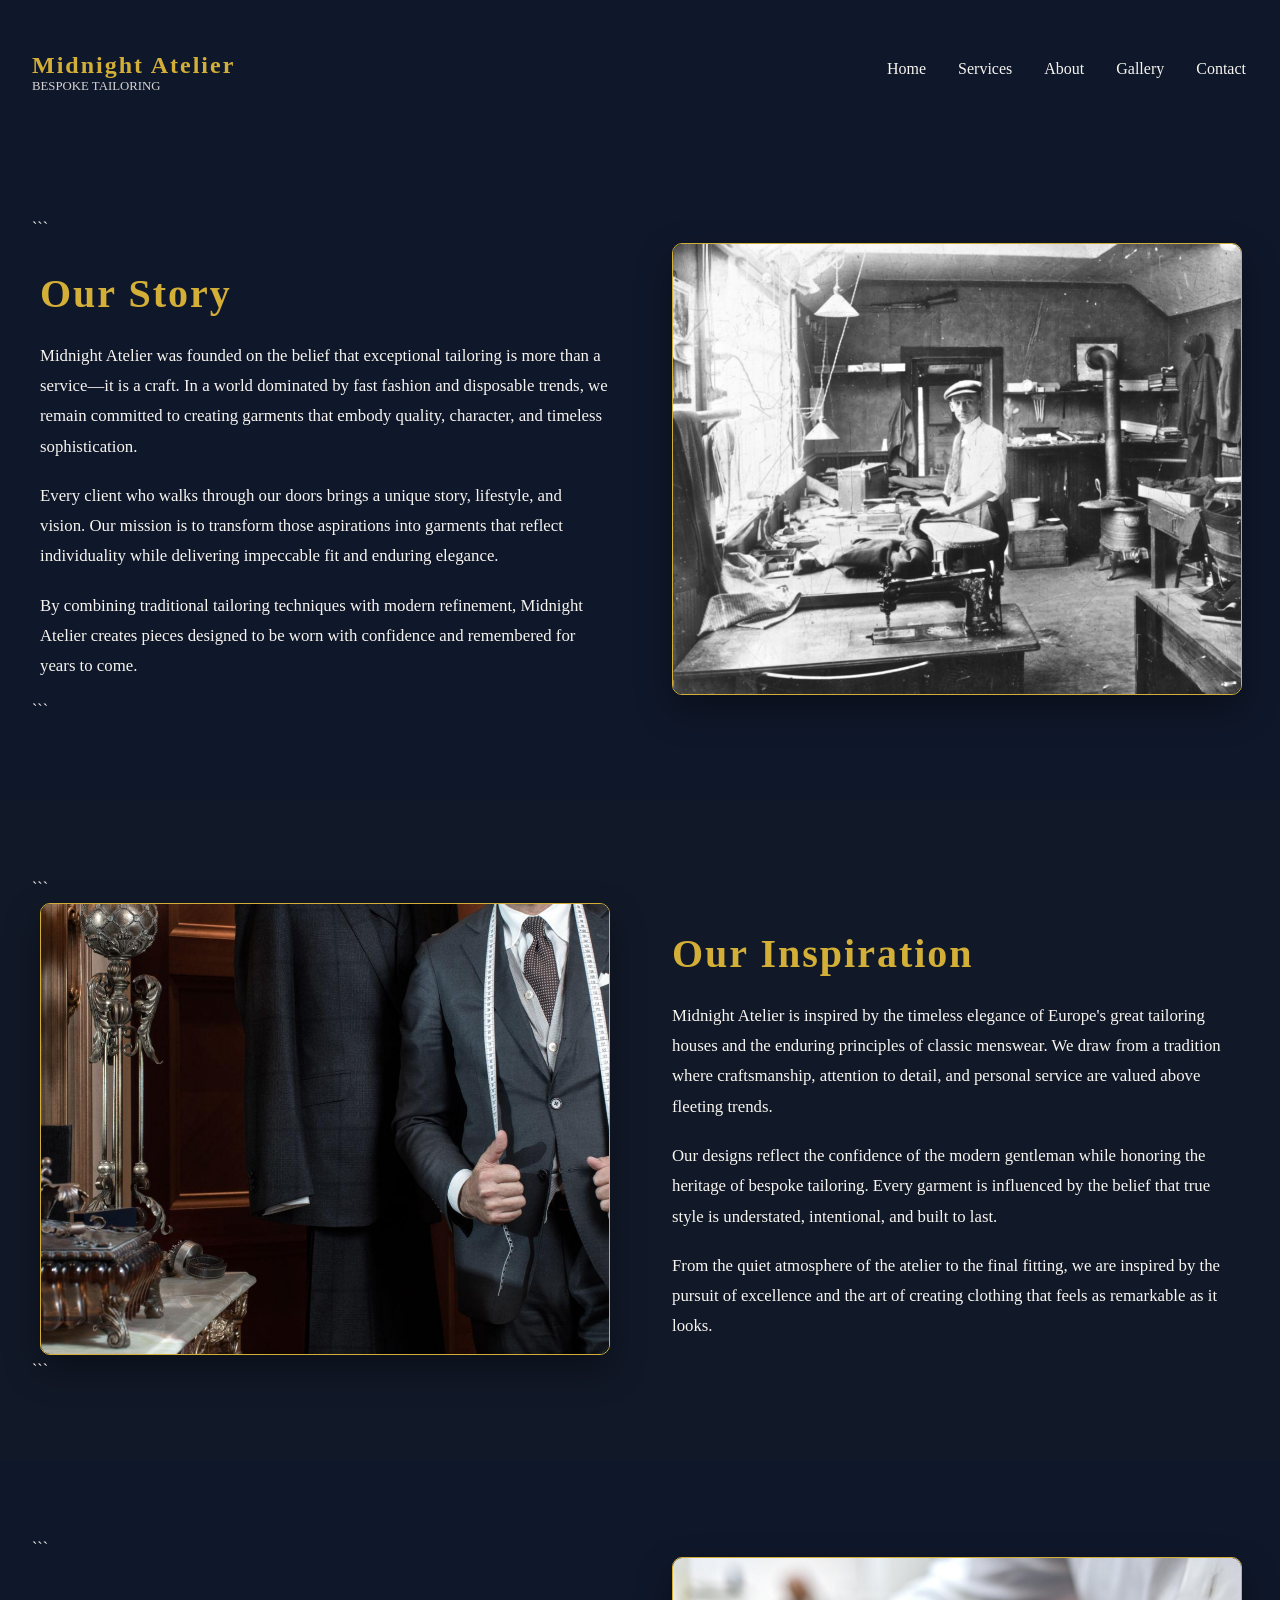
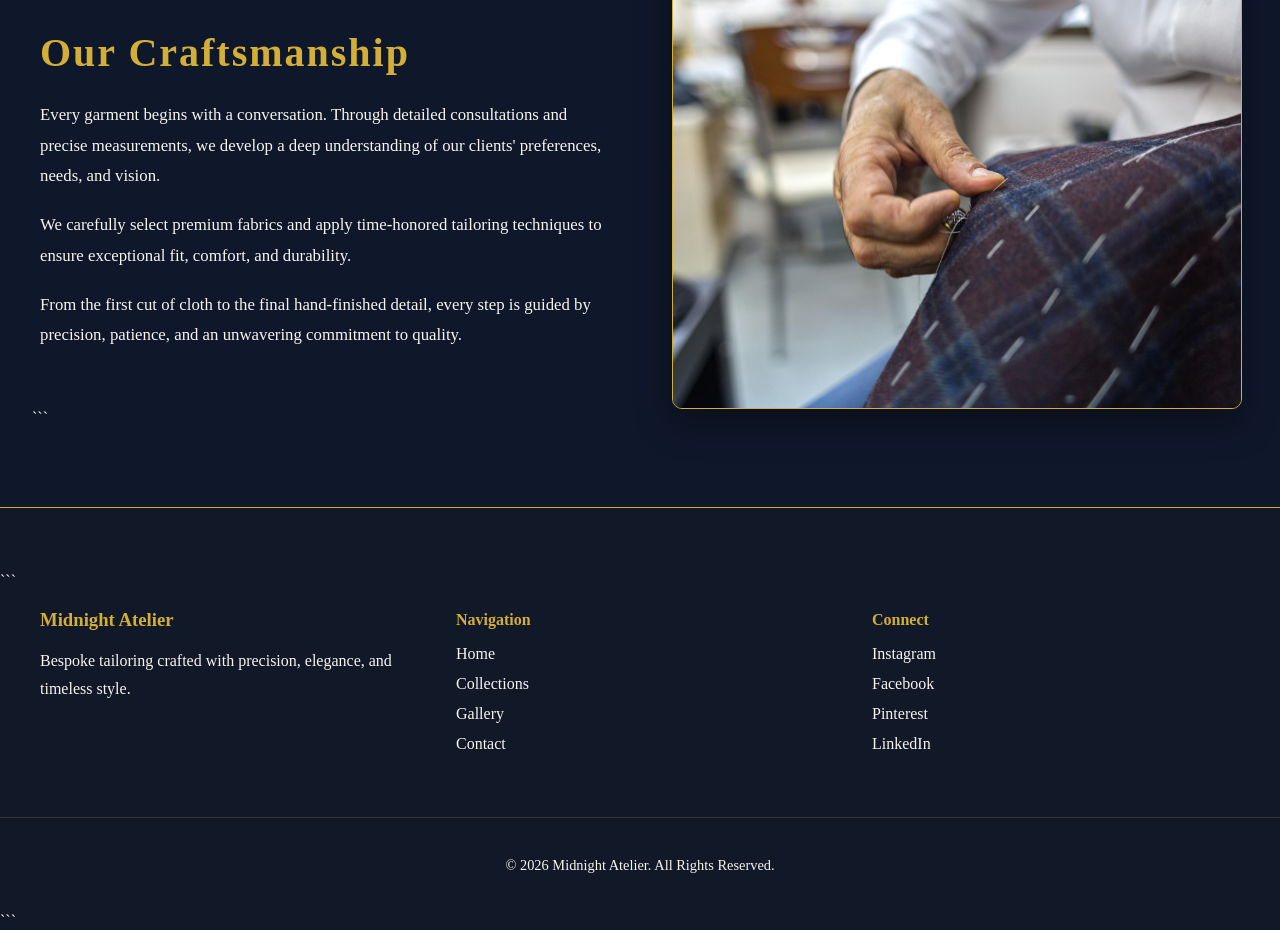
==== about.html @ 62e62753 "First files" ====
<!DOCTYPE html>
<html lang="en">
<head>
  <meta charset="UTF-8" />
  <title>Midnight Atelier</title>
  <meta name="viewport" content="width=device-width,initial-scale=1" />
  <meta name="description" content="" />
  <link rel="stylesheet" href="css/aboutstyles.css">
</head>
<body>
  <header>
    <nav>
        <div class="brand">
    <h2>Midnight Atelier</h2>
    <p>Bespoke Tailoring</p>
</div>
        <ul>
            <li><a href="index.html">Home</a></li>
            <li><a href="services.html">Services</a></li>
            <li><a href="about.html">About</a></li>
            <li><a href="#">Gallery</a></li>
            <li><a href="contact.html">Contact</a></li>
        </ul>
    </nav>
  </header>

  <main>
   <!-- =========================
     OUR STORY
     ========================= -->

<section id="story">

```
<div class="about-container">

    <div class="about-content">

        <h2>Our Story</h2>

        <p>
            Midnight Atelier was founded on the belief that
            exceptional tailoring is more than a service—it is a
            craft. In a world dominated by fast fashion and
            disposable trends, we remain committed to creating
            garments that embody quality, character, and timeless
            sophistication.
        </p>

        <p>
            Every client who walks through our doors brings a unique
            story, lifestyle, and vision. Our mission is to transform
            those aspirations into garments that reflect individuality
            while delivering impeccable fit and enduring elegance.
        </p>

        <p>
            By combining traditional tailoring techniques with modern
            refinement, Midnight Atelier creates pieces designed to be
            worn with confidence and remembered for years to come.
        </p>

    </div>

    <div class="about-image">
        <img src="images/story.jpg"
             alt="Interior of the Midnight Atelier tailoring house">
    </div>

</div>
```

</section>

<!-- =========================
     INSPIRATION
     ========================= -->

<section id="inspiration">

```
<div class="about-container">

    <div class="about-image">
        <img src="images/inspiration.jpeg"
             alt="Tailoring workshop and bespoke craftsmanship">
    </div>

    <div class="about-content">

        <h2>Our Inspiration</h2>

        <p>
            Midnight Atelier is inspired by the timeless elegance
            of Europe's great tailoring houses and the enduring
            principles of classic menswear. We draw from a tradition
            where craftsmanship, attention to detail, and personal
            service are valued above fleeting trends.
        </p>

        <p>
            Our designs reflect the confidence of the modern
            gentleman while honoring the heritage of bespoke
            tailoring. Every garment is influenced by the belief
            that true style is understated, intentional, and built
            to last.
        </p>

        <p>
            From the quiet atmosphere of the atelier to the final
            fitting, we are inspired by the pursuit of excellence
            and the art of creating clothing that feels as
            remarkable as it looks.
        </p>

    </div>

</div>
```

</section>

<!-- =========================
     CRAFTSMANSHIP
     ========================= -->

<section id="craftsmanship">

```
<div class="about-container">

    <div class="about-content">

        <h2>Our Craftsmanship</h2>

        <p>
            Every garment begins with a conversation. Through
            detailed consultations and precise measurements, we
            develop a deep understanding of our clients'
            preferences, needs, and vision.
        </p>

        <p>
            We carefully select premium fabrics and apply
            time-honored tailoring techniques to ensure
            exceptional fit, comfort, and durability.
        </p>

        <p>
            From the first cut of cloth to the final hand-finished
            detail, every step is guided by precision, patience,
            and an unwavering commitment to quality.
        </p>

    </div>

    <div class="about-image">
        <img src="images/craftsmanship.jpeg"
             alt="Tailor measuring and constructing a bespoke suit">
    </div>

</div>
```

</section>

  </main>

 <footer>

```
<div class="footer-container">

    <div class="footer-brand">
        <h3>Midnight Atelier</h3>

        <p>
            Bespoke tailoring crafted with precision,
            elegance, and timeless style.
        </p>
    </div>

    <div class="footer-nav">
        <h4>Navigation</h4>

        <ul>
            <li><a href="index.html">Home</a></li>
            <li><a href="services.html">Collections</a></li>
            <li><a href="gallery.html">Gallery</a></li>
            <li><a href="contact.html">Contact</a></li>
        </ul>
    </div>

    <div class="footer-social">
        <h4>Connect</h4>

        <ul>
            <li><a href="#">Instagram</a></li>
            <li><a href="#">Facebook</a></li>
            <li><a href="#">Pinterest</a></li>
            <li><a href="#">LinkedIn</a></li>
        </ul>
    </div>

</div>

<div class="footer-bottom">
    <p>&copy; 2026 Midnight Atelier. All Rights Reserved.</p>
</div>
```

</footer>

</body>
</html>
---- css/aboutstyles.css ----
body {
    margin: 0;
    background-color: #0F172A;
    color: #F8F5F0;
    font-family: Georgia, serif;
}
.logo {
    color: #D4AF37;
    font-family: Georgia, serif;
    letter-spacing: 2px;
    text-transform: uppercase;
}

nav {
    display: flex;
    justify-content: space-between;
    align-items: center;
    padding: 2rem;
}

.brand h2 {
    color: #D4AF37;
    margin-bottom: 0;
    letter-spacing: 2px;
}

.brand p {
    color: #D6D3D1;
    margin-top: 0;
    font-size: 0.8rem;
    text-transform: uppercase;
}

nav ul {
    list-style: none;
    display: flex;
    gap: 2rem;
    margin: 2px;
}

nav ul li a {
    text-decoration: none;
    color: #F8F5F0;
}

footer {
    background-color: #111827;
    border-top: 1px solid #D4AF37;

    padding-top: 4rem;
}

.footer-container {
    max-width: 1200px;
    margin: 0 auto;

    padding: 0 2rem 3rem;

    display: flex;
    justify-content: space-between;
    gap: 3rem;
}

.footer-brand,
.footer-nav,
.footer-social {
    flex: 1;
}

.footer-brand h3,
.footer-nav h4,
.footer-social h4 {
    color: #D4AF37;
    margin-bottom: 1rem;
}

.footer-brand p {
    color: #F8F5F0;
    line-height: 1.8;
}

.footer-nav ul,
.footer-social ul {
    list-style: none;
    padding: 0;
}

.footer-nav li,
.footer-social li {
    margin-bottom: .75rem;
}

.footer-nav a,
.footer-social a {
    color: #F8F5F0;
    text-decoration: none;

    transition: color .3s ease;
}

.footer-nav a:hover,
.footer-social a:hover {
    color: #D4AF37;
}

.footer-bottom {
    text-align: center;

    border-top: 1px solid rgba(212, 175, 55, 0.2);

    padding: 1.5rem;
}

.footer-bottom p {
    color: #F8F5F0;
    font-size: .9rem;
}
/* =========================
   ABOUT PAGE SECTIONS
   Story / Inspiration / Craftsmanship
   ========================= */

#story,
#inspiration,
#craftsmanship {
    background-color: #0F172A;
    padding: 5rem 2rem;
}

/* Alternating darker section */
#inspiration {
    background-color: #111827;
}

/* Main two-column container */
.about-container {
    max-width: 1200px;
    margin: 0 auto;

    display: flex;
    align-items: center;
    gap: 4rem;
}

/* Text and image each take half */
.about-content,
.about-image {
    flex: 1;
}

/* Headings */
.about-content h2 {
    color: #D4AF37;
    font-size: 2.5rem;
    margin-bottom: 1.5rem;
    letter-spacing: 2px;
}

/* Paragraphs */
.about-content p {
    color: #F8F5F0;
    font-size: 1.05rem;
    line-height: 1.8;
    margin-bottom: 1.2rem;
}

/* Images */
.about-image img {
    width: 100%;
    height: 450px;
    object-fit: cover;
    display: block;

    border-radius: 10px;
    border: 1px solid #D4AF37;

    box-shadow: 0 15px 35px rgba(0, 0, 0, 0.35);
}

/* Mobile layout */
@media (max-width: 768px) {
    .about-container {
        flex-direction: column;
        gap: 2rem;
    }

    .about-content h2 {
        font-size: 2rem;
    }

    .about-image img {
        height: 320px;
    }
}
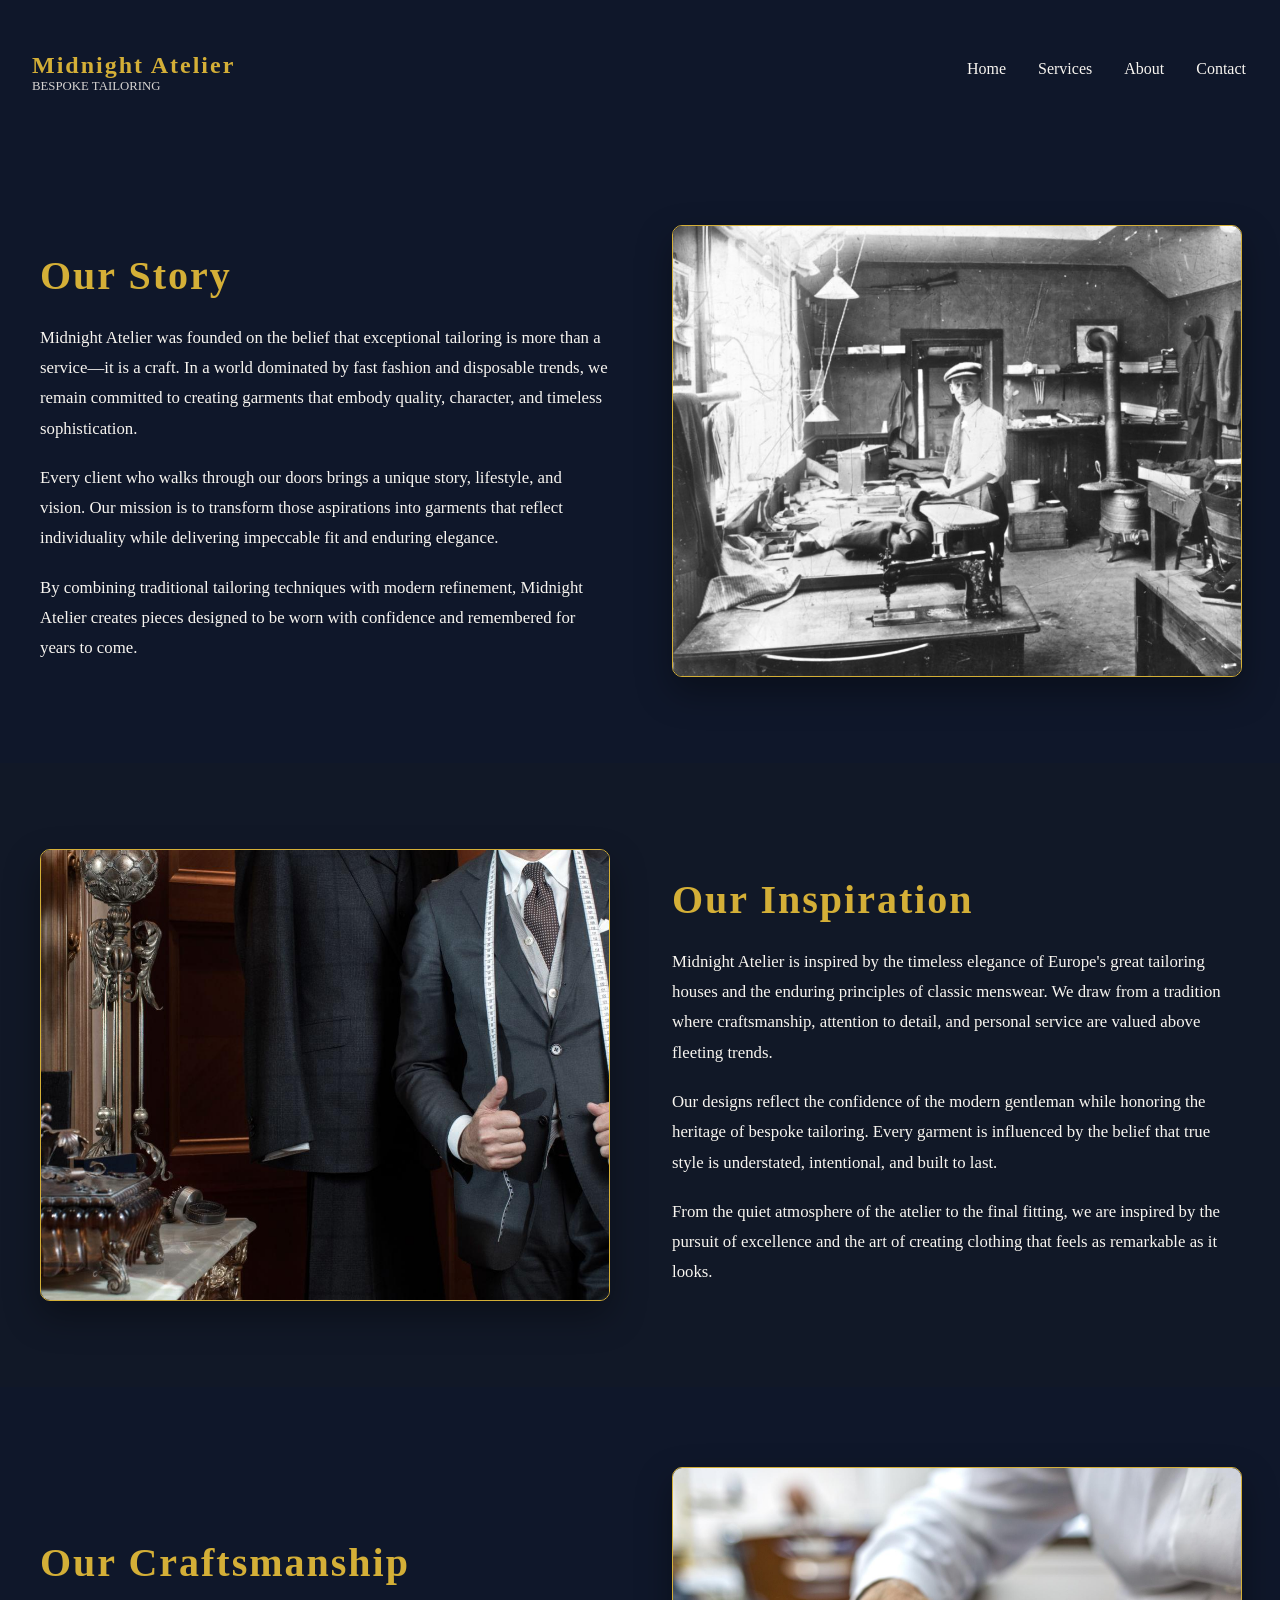
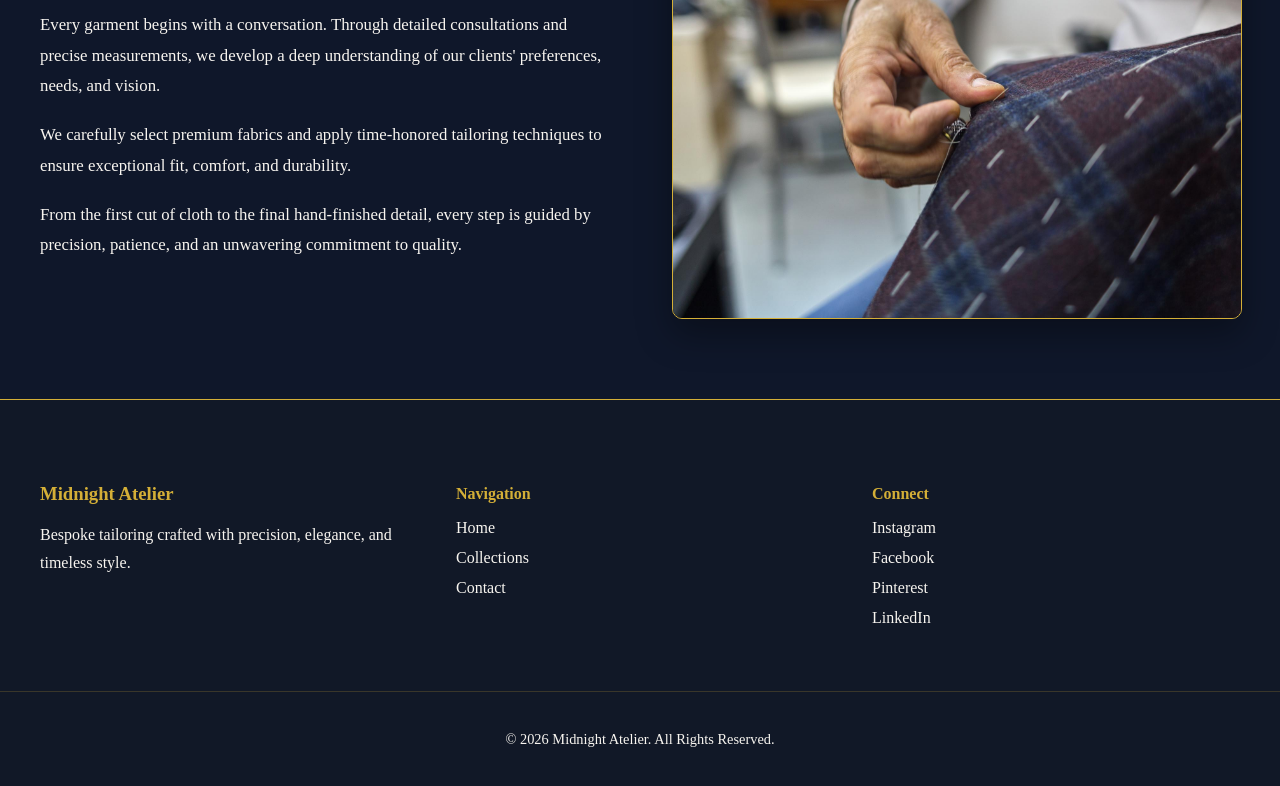
==== commit d92ea082: "Complete Phase 2 website pages and styling" ====
--- a/about.html
+++ b/about.html
@@ -18,7 +18,6 @@
             <li><a href="index.html">Home</a></li>
             <li><a href="services.html">Services</a></li>
             <li><a href="about.html">About</a></li>
-            <li><a href="#">Gallery</a></li>
             <li><a href="contact.html">Contact</a></li>
         </ul>
     </nav>
@@ -31,7 +30,6 @@
 
 <section id="story">
 
-```
 <div class="about-container">
 
     <div class="about-content">
@@ -68,7 +66,7 @@
     </div>
 
 </div>
-```
+
 
 </section>
 
@@ -78,7 +76,6 @@
 
 <section id="inspiration">
 
-```
 <div class="about-container">
 
     <div class="about-image">
@@ -116,7 +113,6 @@
     </div>
 
 </div>
-```
 
 </section>
 
@@ -126,7 +122,7 @@
 
 <section id="craftsmanship">
 
-```
+
 <div class="about-container">
 
     <div class="about-content">
@@ -160,15 +156,13 @@
     </div>
 
 </div>
-```
 
 </section>
 
   </main>
 
- <footer>
-
-```
+<footer>
+
 <div class="footer-container">
 
     <div class="footer-brand">
@@ -186,7 +180,6 @@
         <ul>
             <li><a href="index.html">Home</a></li>
             <li><a href="services.html">Collections</a></li>
-            <li><a href="gallery.html">Gallery</a></li>
             <li><a href="contact.html">Contact</a></li>
         </ul>
     </div>
@@ -207,7 +200,7 @@
 <div class="footer-bottom">
     <p>&copy; 2026 Midnight Atelier. All Rights Reserved.</p>
 </div>
-```
+
 
 </footer>
 
--- a/css/aboutstyles.css
+++ b/css/aboutstyles.css
@@ -179,6 +179,24 @@
 
 /* Mobile layout */
 @media (max-width: 768px) {
+    nav {
+        flex-direction: column;
+        align-items: flex-start;
+        gap: 1rem;
+        padding: 1.5rem;
+    }
+
+    nav ul {
+        flex-direction: column;
+        gap: 0.75rem;
+    }
+
+    #story,
+    #inspiration,
+    #craftsmanship {
+        padding: 3rem 1.5rem;
+    }
+
     .about-container {
         flex-direction: column;
         gap: 2rem;
@@ -186,9 +204,37 @@
 
     .about-content h2 {
         font-size: 2rem;
+        letter-spacing: 1px;
+    }
+
+    .about-content p {
+        font-size: 0.95rem;
     }
 
     .about-image img {
-        height: 320px;
+        height: 280px;
+        max-width: 100%;
+    }
+
+    img {
+        max-width: 100%;
+        height: auto;
+    }
+
+    .footer-container {
+        flex-direction: column;
+        gap: 2rem;
+        padding: 0 1.5rem 2rem;
+    }
+
+    .footer-brand,
+    .footer-nav,
+    .footer-social {
+        width: 100%;
+    }
+
+    .footer-bottom {
+        padding: 1rem;
+        font-size: 0.8rem;
     }
 }
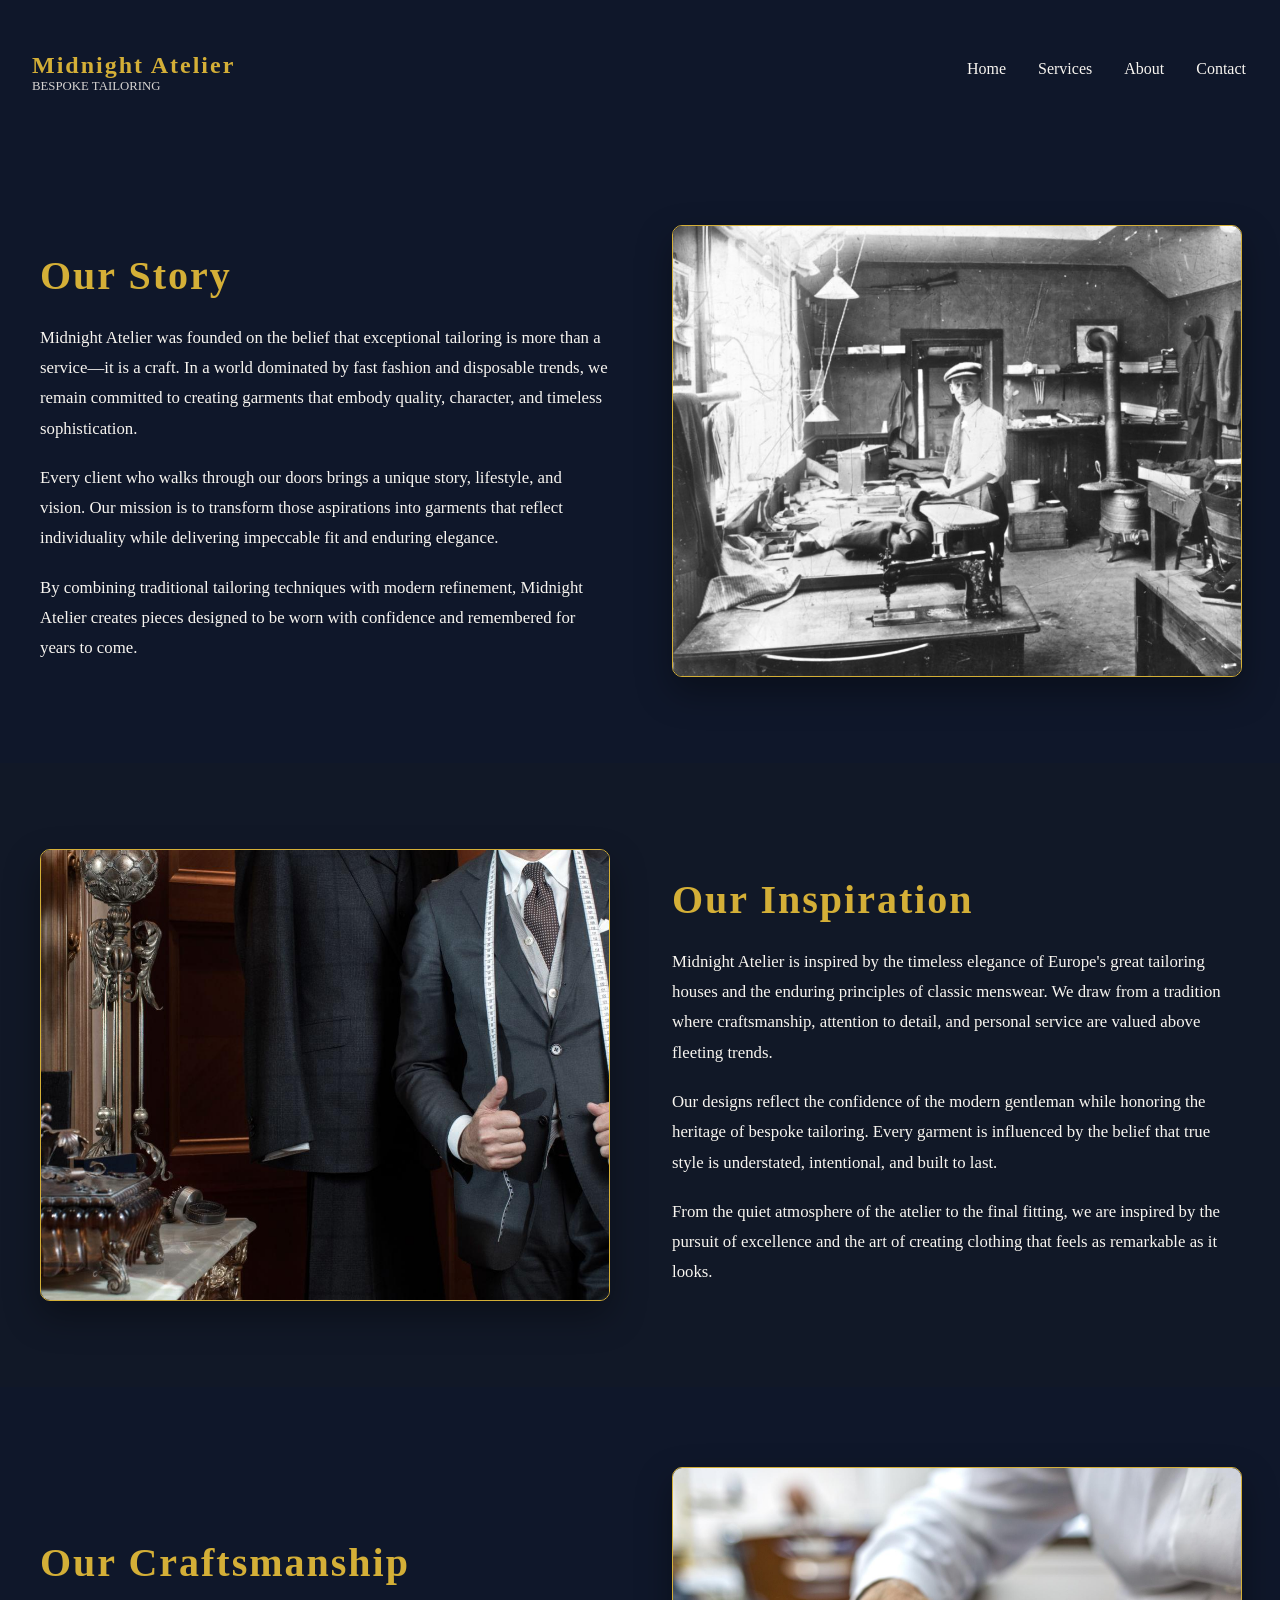
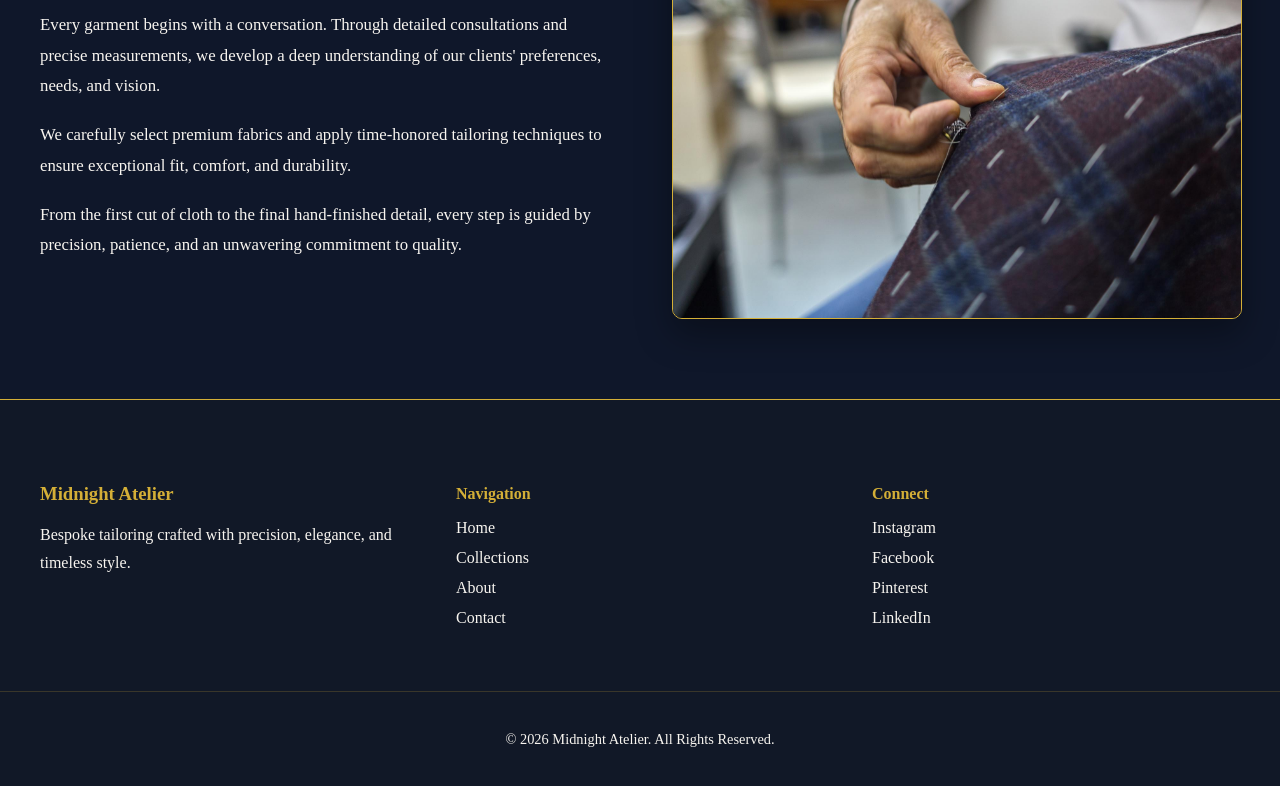
==== commit 86657c97: "Finished the Midnight Atelier resposiveness and finql polish" ====
--- a/about.html
+++ b/about.html
@@ -180,6 +180,7 @@
         <ul>
             <li><a href="index.html">Home</a></li>
             <li><a href="services.html">Collections</a></li>
+            <li><a href="about.html">About</a></li>
             <li><a href="contact.html">Contact</a></li>
         </ul>
     </div>
--- a/css/aboutstyles.css
+++ b/css/aboutstyles.css
@@ -4,6 +4,7 @@
     color: #F8F5F0;
     font-family: Georgia, serif;
 }
+
 .logo {
     color: #D4AF37;
     font-family: Georgia, serif;
@@ -46,16 +47,13 @@
 footer {
     background-color: #111827;
     border-top: 1px solid #D4AF37;
-
     padding-top: 4rem;
 }
 
 .footer-container {
     max-width: 1200px;
     margin: 0 auto;
-
     padding: 0 2rem 3rem;
-
     display: flex;
     justify-content: space-between;
     gap: 3rem;
@@ -94,7 +92,6 @@
 .footer-social a {
     color: #F8F5F0;
     text-decoration: none;
-
     transition: color .3s ease;
 }
 
@@ -105,9 +102,7 @@
 
 .footer-bottom {
     text-align: center;
-
     border-top: 1px solid rgba(212, 175, 55, 0.2);
-
     padding: 1.5rem;
 }
 
@@ -115,9 +110,9 @@
     color: #F8F5F0;
     font-size: .9rem;
 }
+
 /* =========================
    ABOUT PAGE SECTIONS
-   Story / Inspiration / Craftsmanship
    ========================= */
 
 #story,
@@ -127,28 +122,23 @@
     padding: 5rem 2rem;
 }
 
-/* Alternating darker section */
 #inspiration {
     background-color: #111827;
 }
 
-/* Main two-column container */
 .about-container {
     max-width: 1200px;
     margin: 0 auto;
-
     display: flex;
     align-items: center;
     gap: 4rem;
 }
 
-/* Text and image each take half */
 .about-content,
 .about-image {
     flex: 1;
 }
 
-/* Headings */
 .about-content h2 {
     color: #D4AF37;
     font-size: 2.5rem;
@@ -156,7 +146,6 @@
     letter-spacing: 2px;
 }
 
-/* Paragraphs */
 .about-content p {
     color: #F8F5F0;
     font-size: 1.05rem;
@@ -164,30 +153,30 @@
     margin-bottom: 1.2rem;
 }
 
-/* Images */
 .about-image img {
     width: 100%;
     height: 450px;
     object-fit: cover;
     display: block;
-
     border-radius: 10px;
     border: 1px solid #D4AF37;
-
     box-shadow: 0 15px 35px rgba(0, 0, 0, 0.35);
 }
 
-/* Mobile layout */
+/* =========================
+   MOBILE
+   ========================= */
+
 @media (max-width: 768px) {
     nav {
-        flex-direction: column;
-        align-items: flex-start;
-        gap: 1rem;
+        flex-wrap: wrap;
         padding: 1.5rem;
+        gap: 0.5rem;
     }
 
     nav ul {
-        flex-direction: column;
+        flex-direction: row;
+        flex-wrap: wrap;
         gap: 0.75rem;
     }
 
@@ -222,15 +211,15 @@
     }
 
     .footer-container {
-        flex-direction: column;
-        gap: 2rem;
+        flex-wrap: wrap;
+        gap: 1.5rem;
         padding: 0 1.5rem 2rem;
     }
 
     .footer-brand,
     .footer-nav,
     .footer-social {
-        width: 100%;
+        flex: 1 1 140px;
     }
 
     .footer-bottom {
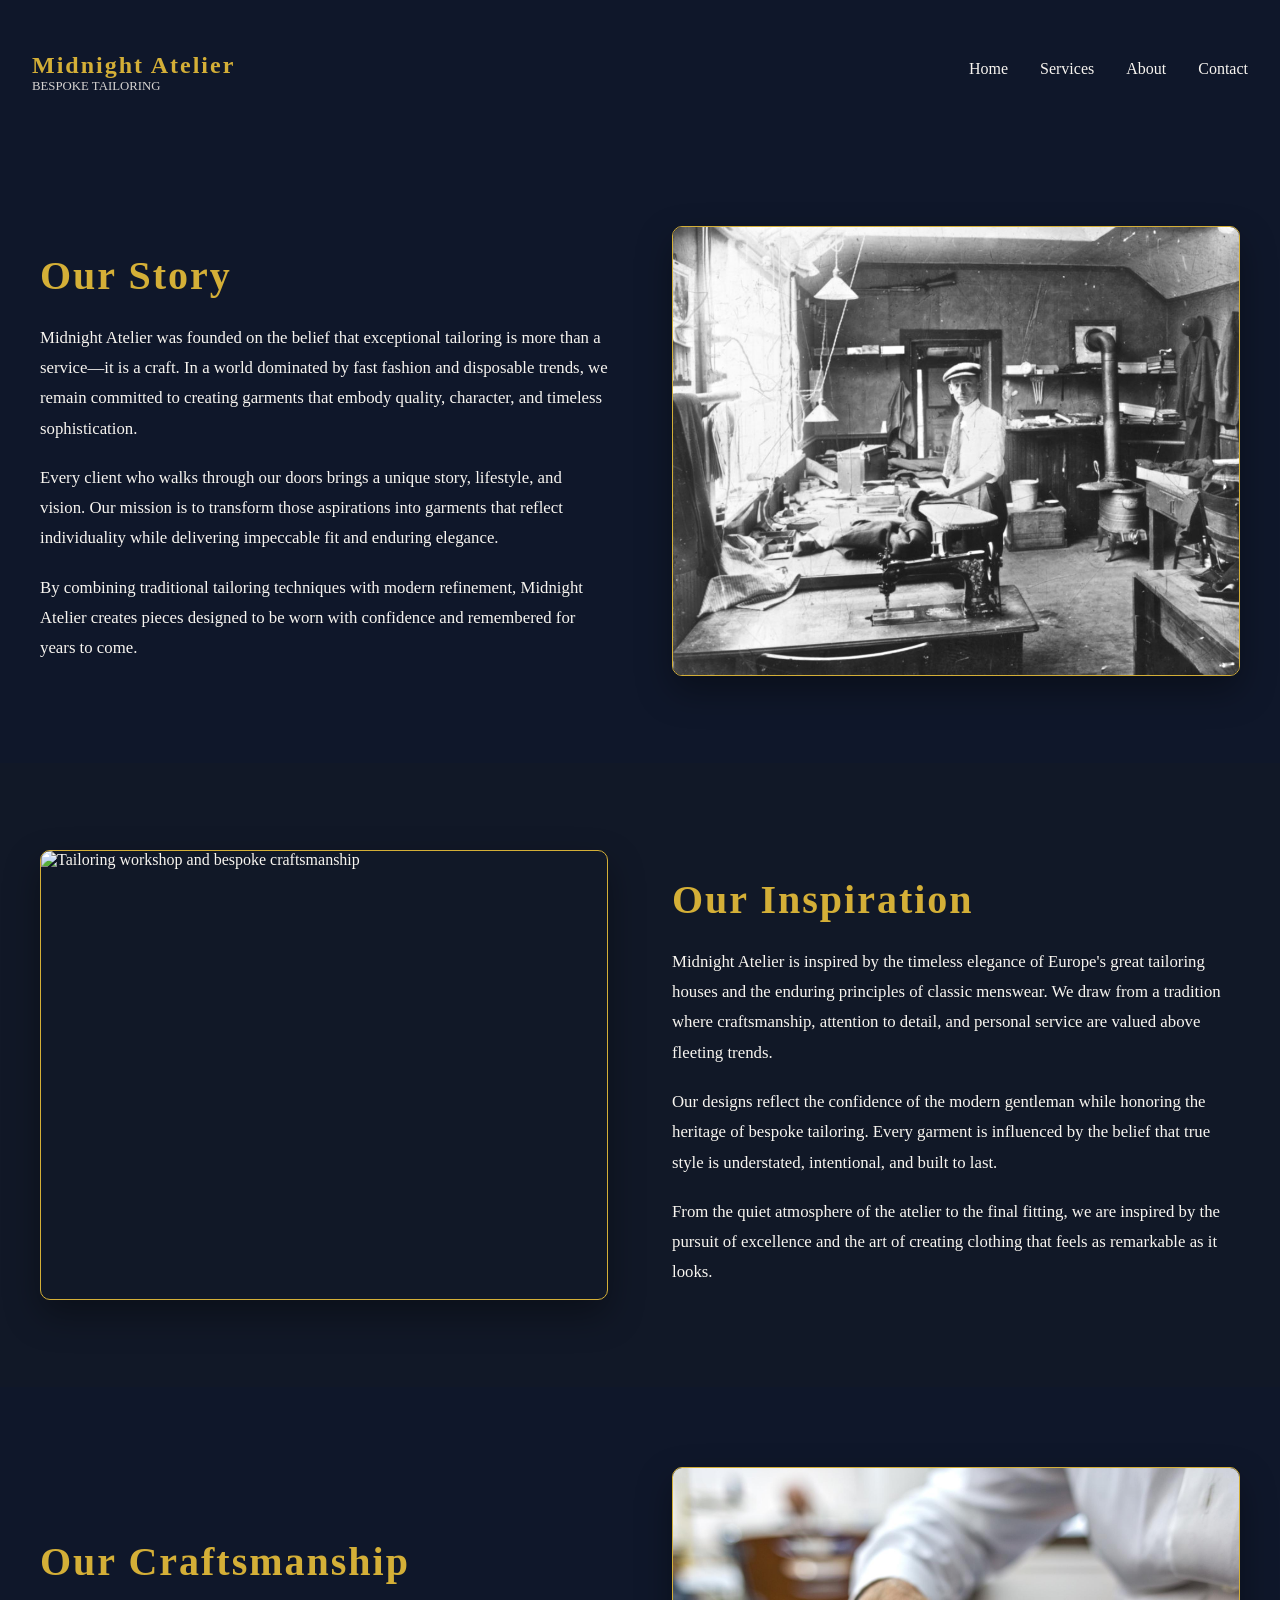
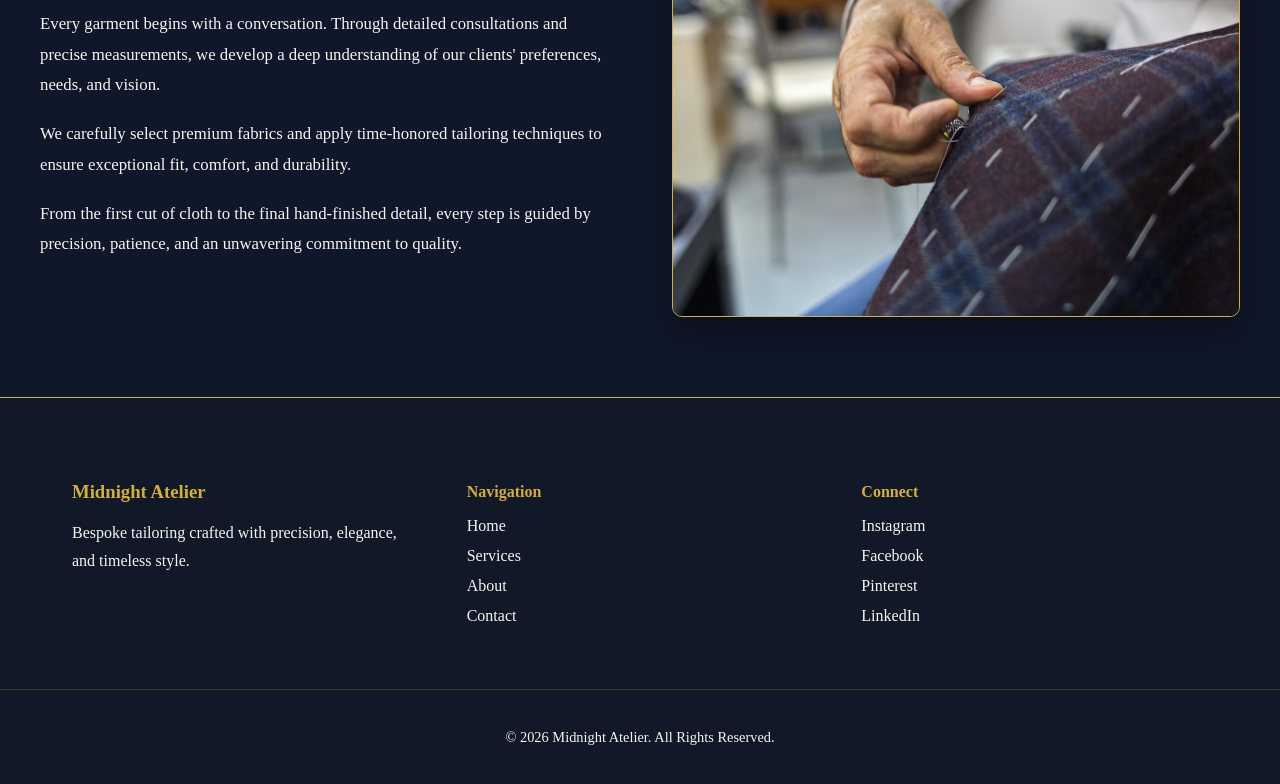
==== commit 17c9e4bf: "- Merged all stylesheets into one master styles.css - Fixed scroll issue on mobile and tablet (100sv" ====
--- a/about.html
+++ b/about.html
@@ -4,8 +4,8 @@
   <meta charset="UTF-8" />
   <title>Midnight Atelier</title>
   <meta name="viewport" content="width=device-width,initial-scale=1" />
-  <meta name="description" content="" />
-  <link rel="stylesheet" href="css/aboutstyles.css">
+  <meta name="description" content="The story behind Midnight Atelier — a Los Angeles tailoring house built on craftsmanship, elegance, and the art of bespoke suiting." />
+  <link rel="stylesheet" href="css/styles.css">
 </head>
 <body>
   <header>
@@ -179,7 +179,7 @@
 
         <ul>
             <li><a href="index.html">Home</a></li>
-            <li><a href="services.html">Collections</a></li>
+            <li><a href="services.html">Services</a></li>
             <li><a href="about.html">About</a></li>
             <li><a href="contact.html">Contact</a></li>
         </ul>
--- a/css/styles.css
+++ b/css/styles.css
@@ -0,0 +1,798 @@
+/* =====================================================
+   MIDNIGHT ATELIER — MASTER STYLESHEET
+   Single stylesheet shared across all pages.
+
+   Structure:
+     1.  Global Reset & Base
+     2.  Navigation
+     3.  Buttons
+     4.  Hero              (index.html)
+     5.  Services Page     (services.html)
+     6.  Contact Page      (contact.html)
+     7.  About Page        (about.html)
+     8.  Footer
+     9.  Tablet            max-width: 1024px
+     10. Mobile            max-width: 768px
+   ===================================================== */
+
+
+/* =========================
+   1. GLOBAL RESET & BASE
+   box-sizing: border-box means padding and border are
+   included in an element's total width/height, preventing
+   unexpected overflow on any page.
+   overflow-y: scroll keeps the scrollbar always visible
+   so the layout doesn't shift between short and tall pages.
+   ========================= */
+*, *::before, *::after {
+    box-sizing: border-box;
+}
+
+html {
+    overflow-y: scroll;
+}
+
+body {
+    margin: 0;
+    background-color: #0F172A;   /* deep navy — site-wide background */
+    color: #F8F5F0;               /* off-white — default text colour */
+    font-family: Georgia, serif;
+}
+
+/* Gold uppercase logo class — used if a .logo element is added */
+.logo {
+    color: #D4AF37;
+    font-family: Georgia, serif;
+    letter-spacing: 2px;
+    text-transform: uppercase;
+}
+
+
+/* =========================
+   2. NAVIGATION BAR
+   Shared across every page.
+   Brand on the left, links on the right.
+   justify-content: space-between pushes them to opposite ends.
+   ========================= */
+nav {
+    display: flex;
+    justify-content: space-between;
+    align-items: center;
+    padding: 2rem;
+}
+
+/* Gold brand name with wide letter spacing */
+.brand h2 {
+    color: #D4AF37;
+    margin-bottom: 0;
+    letter-spacing: 2px;
+}
+
+/* Muted tagline beneath the brand name */
+.brand p {
+    color: #D6D3D1;
+    margin-top: 0;
+    font-size: 0.8rem;
+    text-transform: uppercase;
+}
+
+/* Horizontal link list — no bullets, no default margin */
+nav ul {
+    list-style: none;
+    display: flex;
+    gap: 2rem;
+    margin: 0;
+    padding: 0;
+}
+
+/* Nav links — off-white by default, gold on hover */
+nav ul li a {
+    text-decoration: none;
+    color: #F8F5F0;
+    transition: color 0.3s ease;
+}
+
+nav ul li a:hover {
+    color: #D4AF37;
+}
+
+
+/* =========================
+   3. BUTTONS
+   Shared button style used on every page.
+   Transparent with a gold border by default.
+   Fills gold on hover with dark text for contrast.
+   ========================= */
+button {
+    background-color: transparent;
+    border: 1px solid #D4AF37;
+    color: #F8F5F0;
+    padding: 1rem 2rem;
+    font-size: 1rem;
+    cursor: pointer;
+    transition: background-color 0.3s ease, color 0.3s ease;
+}
+
+button:hover {
+    background-color: #D4AF37;
+    color: #0F172A;
+}
+
+
+/* =========================
+   4. HERO SECTION — index.html
+   Full-viewport background image with text at the top.
+   background-attachment: fixed creates a parallax effect
+   on desktop. Disabled on tablet and mobile (see below)
+   because iOS ignores it and causes layout bugs.
+   ========================= */
+.hero {
+    height: 100vh;
+    padding: 8rem 3rem 3rem;     /* generous top padding clears the nav */
+    display: flex;
+    flex-direction: column;
+    justify-content: flex-start; /* text sits at the top of the section */
+    align-items: flex-start;
+    background-image: url("../images/hero.png");
+    background-size: cover;
+    background-position: center;
+    background-attachment: fixed;
+    color: #F8F5F0;
+    font-family: Georgia, serif;
+}
+
+/* Large display heading — max-width keeps it readable */
+.hero h1 {
+    max-width: 600px;
+    font-size: 3rem;
+    line-height: 1.2;
+    letter-spacing: 1px;
+    margin-bottom: 1rem;
+    /* Shadow improves legibility over the background image */
+    text-shadow: 0 2px 8px rgba(0, 0, 0, 0.5);
+}
+
+/* Supporting paragraph below the heading */
+.hero p {
+    max-width: 480px;
+    font-size: 1.1rem;
+    line-height: 1.7;
+    margin-bottom: 2rem;
+    text-shadow: 0 1px 4px rgba(0, 0, 0, 0.4);
+}
+
+
+/* =========================
+   5. SERVICES PAGE — services.html
+   ========================= */
+
+/* ---------------------------
+   Services Hero
+   Introduces the page with a gold eyebrow label,
+   large heading, and a muted subheading.
+   A faint gold bottom border separates it from the grid below.
+   --------------------------- */
+.services-hero {
+    padding: 7rem 3rem 4rem;
+    max-width: 700px;
+    border-bottom: 1px solid rgba(212, 175, 55, 0.2);
+    margin-bottom: 4rem;
+}
+
+/* Small gold uppercase label above the h1 */
+.services-eyebrow {
+    color: #D4AF37;
+    font-size: 0.8rem;
+    text-transform: uppercase;
+    letter-spacing: 3px;
+    margin-bottom: 1rem;
+}
+
+/* Large display heading for the services page */
+.services-hero h1 {
+    font-size: 3.5rem;
+    line-height: 1.1;
+    margin: 0 0 1.5rem;
+    letter-spacing: 1px;
+}
+
+/* Supporting paragraph — muted so it sits quietly below the h1 */
+.services-subhead {
+    font-size: 1.1rem;
+    line-height: 1.8;
+    color: #D6D3D1;
+    margin: 0;
+}
+
+/* ---------------------------
+   Services Grid
+   2-column CSS Grid on desktop, 1 column on mobile.
+   Each service is an <article> with a gold number,
+   heading, gold divider, description, and a CTA link.
+   To add a new service: copy any <article> in services.html,
+   update the number, heading, description, and button text.
+   The CSS handles layout automatically.
+   --------------------------- */
+.services-section {
+    padding: 0 3rem 5rem;
+}
+
+/* Outer grid — 2 equal columns with hairline gold borders */
+.services-grid {
+    display: grid;
+    grid-template-columns: repeat(2, 1fr);
+    gap: 2px;
+    border: 1px solid rgba(212, 175, 55, 0.15);
+}
+
+/* Individual service card — photo at the top, text content below.
+   flex-direction: column stacks the image above the card-content div.
+   overflow: hidden ensures the photo corners respect the card border. */
+.service-card {
+    display: flex;
+    flex-direction: column;
+    border: 1px solid rgba(212, 175, 55, 0.15);
+    overflow: hidden;
+    transition: background-color 0.3s ease;
+}
+
+/* Subtle gold tint appears on card hover */
+.service-card:hover {
+    background-color: rgba(212, 175, 55, 0.04);
+}
+
+/* Service photo — full-width image at the top of each card.
+   object-fit: cover crops the image to fill the fixed height
+   without distorting it. Fill in src attributes in services.html.
+   Adjust height here if you want taller or shorter photos. */
+.service-photo {
+    width: 100%;
+    height: 220px;
+    object-fit: cover;
+    display: block;
+}
+
+/* Text area below the photo — padding applied here so the photo sits
+   flush edge-to-edge at the top while the text has breathing room */
+.card-content {
+    padding: 1.75rem 2rem 2rem;
+    display: flex;
+    flex-direction: column;
+    flex: 1;
+}
+
+/* Service heading — no top margin so it sits flush at the top of the content */
+.card-content h3 {
+    font-size: 1.25rem;
+    margin: 0 0 0.75rem;
+    letter-spacing: 0.5px;
+}
+
+/* Thin gold decorative line between heading and body text */
+.divider {
+    width: 2rem;
+    height: 1px;
+    background-color: #D4AF37;
+    margin-bottom: 1rem;
+}
+
+/* Service description — muted colour, generous line height */
+.card-content p {
+    color: #D6D3D1;
+    font-size: 0.95rem;
+    line-height: 1.8;
+    margin: 0 0 1.5rem;
+}
+
+/* Text-link CTA — gold with an underline border, turns white on hover */
+.card-button {
+    display: inline-block;
+    text-decoration: none;
+    color: #D4AF37;
+    font-size: 0.8rem;
+    letter-spacing: 2px;
+    text-transform: uppercase;
+    border-bottom: 1px solid rgba(212, 175, 55, 0.4);
+    padding-bottom: 2px;
+    transition: color 0.3s ease, border-color 0.3s ease;
+}
+
+.card-button:hover {
+    color: #F8F5F0;
+    border-color: #F8F5F0;
+}
+
+/* ---------------------------
+   Services Closing CTA
+   Centred section at the bottom of services.html.
+   Gold top border mirrors the hero's bottom border.
+   --------------------------- */
+.services-cta {
+    text-align: center;
+    padding: 5rem 3rem 6rem;
+    border-top: 1px solid rgba(212, 175, 55, 0.2);
+}
+
+.services-cta h2 {
+    font-size: 2.5rem;
+    margin: 0.5rem 0 1rem;
+}
+
+.services-cta p {
+    color: #D6D3D1;
+    font-size: 1rem;
+    line-height: 1.8;
+    margin-bottom: 2rem;
+}
+
+
+/* =========================
+   6. CONTACT PAGE — contact.html
+   ========================= */
+
+/* ---------------------------
+   Contact Section
+   Full-width section with generous padding.
+   Matches the site's navy background.
+   --------------------------- */
+#contact {
+    background-color: #0F172A;
+    padding: 6rem 2rem;
+    color: #F8F5F0;
+}
+
+/* ---------------------------
+   Contact Container
+   Two-column flex layout:
+   contact info on the left, form on the right.
+   --------------------------- */
+.contact-container {
+    max-width: 1200px;
+    margin: 0 auto;
+    display: flex;
+    gap: 4rem;
+    align-items: flex-start;
+}
+
+/* Each column takes equal half width */
+.contact-info,
+.contact-form {
+    flex: 1;
+}
+
+/* Large gold heading for the contact info column */
+.contact-info h1 {
+    color: #D4AF37;
+    font-size: 3rem;
+    margin-bottom: 1.5rem;
+}
+
+/* Body copy in the contact info column */
+.contact-info p {
+    line-height: 1.8;
+    margin-bottom: 1.2rem;
+}
+
+/* Contact details block (email, phone, address) */
+.contact-details {
+    margin-top: 2rem;
+}
+
+/* ---------------------------
+   Contact Form
+   Dark card with a gold border containing all form fields.
+   --------------------------- */
+.contact-form {
+    background-color: #111827;
+    padding: 2.5rem;
+    border: 1px solid #D4AF37;
+    border-radius: 10px;
+}
+
+/* Gold labels above each field */
+.contact-form label {
+    display: block;
+    margin-bottom: 0.5rem;
+    color: #D4AF37;
+    font-weight: bold;
+}
+
+/* ---------------------------
+   Form Fields
+   box-sizing: border-box ensures padding is included
+   in the width, preventing fields from overflowing
+   outside the form's gold border.
+   --------------------------- */
+.contact-form input,
+.contact-form select,
+.contact-form textarea {
+    width: 100%;
+    padding: 1rem;
+    margin-bottom: 1.5rem;
+    box-sizing: border-box;
+    background-color: #0F172A;
+    color: #F8F5F0;
+    border: 1px solid rgba(212, 175, 55, 0.5);
+    border-radius: 5px;
+    font-family: inherit;
+}
+
+/* Textarea is taller than inputs and vertically resizable */
+.contact-form textarea {
+    min-height: 160px;
+    resize: vertical;
+}
+
+/* Dimmed placeholder text so it doesn't compete with typed input */
+.contact-form input::placeholder,
+.contact-form textarea::placeholder {
+    color: rgba(248, 245, 240, 0.6);
+}
+
+/* ---------------------------
+   Contact Submit Button
+   Solid gold — overrides the global transparent button style.
+   Turns light cream on hover.
+   --------------------------- */
+.contact-form button {
+    background-color: #D4AF37;
+    color: #0F172A;
+    border: none;
+    padding: 1rem 2rem;
+    font-weight: bold;
+    cursor: pointer;
+    border-radius: 5px;
+    width: 100%;
+}
+
+.contact-form button:hover {
+    background-color: #F8F5F0;
+}
+
+
+/* =========================
+   7. ABOUT PAGE — about.html
+   ========================= */
+
+/* ---------------------------
+   About Sections
+   Three alternating content sections: story, inspiration,
+   craftsmanship. The middle section uses a slightly lighter
+   background to break up the page visually.
+   --------------------------- */
+#story,
+#craftsmanship {
+    background-color: #0F172A;
+    padding: 5rem 2rem;
+}
+
+#inspiration {
+    background-color: #111827;  /* slightly lighter to alternate visually */
+    padding: 5rem 2rem;
+}
+
+/* ---------------------------
+   About Container
+   Two-column flex layout: text on one side, image on the other.
+   Alternating order can be set per-section in the HTML
+   using flex-direction: row-reverse on individual containers.
+   --------------------------- */
+.about-container {
+    max-width: 1200px;
+    margin: 0 auto;
+    display: flex;
+    align-items: center;
+    gap: 4rem;
+}
+
+/* Text and image columns each take equal space */
+.about-content,
+.about-image {
+    flex: 1;
+}
+
+/* Gold section heading with wide letter spacing */
+.about-content h2 {
+    color: #D4AF37;
+    font-size: 2.5rem;
+    margin-bottom: 1.5rem;
+    letter-spacing: 2px;
+}
+
+/* Body copy — off-white, generous line height for readability */
+.about-content p {
+    color: #F8F5F0;
+    font-size: 1.05rem;
+    line-height: 1.8;
+    margin-bottom: 1.2rem;
+}
+
+/* About section image — fixed height, cropped to fill, gold border */
+.about-image img {
+    width: 100%;
+    height: 450px;
+    object-fit: cover;      /* crops without distorting the image */
+    display: block;
+    border-radius: 10px;
+    border: 1px solid #D4AF37;
+    box-shadow: 0 15px 35px rgba(0, 0, 0, 0.35);
+}
+
+
+/* =========================
+   8. FOOTER
+   Shared across every page.
+   Dark background with a gold top border.
+   Three-column flex layout: brand, nav links, social links.
+   ========================= */
+footer {
+    background-color: #111827;
+    border-top: 1px solid #D4AF37;
+    padding-top: 4rem;
+}
+
+/* Three-column container, centred with a max-width */
+.footer-container {
+    max-width: 1200px;
+    margin: 0 auto;
+    padding: 0 2rem 3rem;
+    display: flex;
+    justify-content: space-between;
+    gap: 3rem;
+}
+
+/* Each column takes equal space */
+.footer-brand,
+.footer-nav,
+.footer-social {
+    flex: 1;
+}
+
+/* Gold headings for each footer column */
+.footer-brand h3,
+.footer-nav h4,
+.footer-social h4 {
+    color: #D4AF37;
+    margin-bottom: 1rem;
+}
+
+/* Brand description text */
+.footer-brand p {
+    color: #F8F5F0;
+    line-height: 1.8;
+}
+
+/* Remove default list styling from footer link lists */
+.footer-nav ul,
+.footer-social ul {
+    list-style: none;
+    padding: 0;
+}
+
+/* Spacing between footer list items */
+.footer-nav li,
+.footer-social li {
+    margin-bottom: 0.75rem;
+}
+
+/* Footer links — off-white by default, gold on hover */
+.footer-nav a,
+.footer-social a {
+    color: #F8F5F0;
+    text-decoration: none;
+    transition: color 0.3s ease;
+}
+
+.footer-nav a:hover,
+.footer-social a:hover {
+    color: #D4AF37;
+}
+
+/* Copyright bar at the very bottom of the footer */
+.footer-bottom {
+    text-align: center;
+    border-top: 1px solid rgba(212, 175, 55, 0.2);
+    padding: 1.5rem;
+}
+
+.footer-bottom p {
+    color: #F8F5F0;
+    font-size: 0.9rem;
+}
+
+
+/* =========================
+   9. TABLET — max-width: 1024px
+   Slightly smaller headings on mid-size screens.
+   background-attachment: scroll disables the parallax on
+   tablets — many tablet browsers handle fixed backgrounds
+   poorly, same as mobile iOS.
+   ========================= */
+@media (max-width: 1024px) {
+
+    /* Disable parallax on tablet */
+    .hero {
+        background-attachment: scroll;
+    }
+
+    .hero h1 {
+        font-size: 2.5rem;
+    }
+
+    .services-hero h1 {
+        font-size: 2.8rem;
+    }
+}
+
+
+/* =========================
+   10. MOBILE — max-width: 768px
+   Applied to all pages.
+   - Nav wraps to a second line instead of overflowing
+   - Hero uses min-height: 100svh which accounts for the
+     mobile browser chrome bar (100vh does not)
+   - background-attachment: scroll fixes the iOS parallax bug
+   - Services grid collapses to a single column
+   - Contact and About containers stack vertically
+   - Buttons fill full width
+   - Footer columns wrap naturally
+   ========================= */
+@media (max-width: 768px) {
+
+    /* Nav wraps brand and links onto two lines if needed */
+    nav {
+        flex-wrap: wrap;
+        padding: 1.5rem;
+        gap: 0.5rem;
+    }
+
+    /* Links wrap instead of overflowing off-screen */
+    nav ul {
+        flex-direction: row;
+        flex-wrap: wrap;
+        gap: 0.75rem;
+    }
+
+    /* Hero mobile fixes:
+       - height: auto + min-height: 100svh prevents the page
+         being locked to the viewport height on iOS/Android
+       - background-attachment: scroll fixes the iOS parallax bug */
+    .hero {
+        height: auto;
+        min-height: 100svh;
+        padding: 6rem 1.5rem 3rem;
+        justify-content: flex-start;
+        background-attachment: scroll;
+        background-size: cover;
+        background-position: center top;
+    }
+
+    .hero h1 {
+        font-size: 2rem;
+        letter-spacing: 1px;
+    }
+
+    .hero p {
+        font-size: 1rem;
+    }
+
+    /* Services hero — reduced padding on small screens */
+    .services-hero {
+        padding: 3rem 1.5rem 3rem;
+    }
+
+    .services-hero h1 {
+        font-size: 2.2rem;
+    }
+
+    /* Tighter side padding on the services grid section */
+    .services-section {
+        padding: 0 1.5rem 4rem;
+    }
+
+    /* Single column — service cards stack vertically */
+    .services-grid {
+        grid-template-columns: 1fr;
+    }
+
+    /* Reduced padding on the services closing CTA */
+    .services-cta {
+        padding: 4rem 1.5rem;
+    }
+
+    .services-cta h2 {
+        font-size: 1.8rem;
+    }
+
+    /* Contact section — reduced padding */
+    #contact {
+        padding: 3rem 1.5rem;
+    }
+
+    /* Contact layout stacks info above the form on mobile */
+    .contact-container {
+        flex-direction: column;
+        gap: 2rem;
+    }
+
+    .contact-info h1 {
+        font-size: 2rem;
+    }
+
+    .contact-info p {
+        font-size: 0.95rem;
+    }
+
+    /* Reduce form padding on mobile */
+    .contact-form {
+        padding: 1.5rem;
+    }
+
+    /* Slightly larger font and reduced padding for touch targets */
+    .contact-form input,
+    .contact-form select,
+    .contact-form textarea {
+        font-size: 1rem;
+        padding: 0.85rem;
+    }
+
+    /* About sections — reduced padding */
+    #story,
+    #inspiration,
+    #craftsmanship {
+        padding: 3rem 1.5rem;
+    }
+
+    /* About layout stacks text above image on mobile */
+    .about-container {
+        flex-direction: column;
+        gap: 2rem;
+    }
+
+    .about-content h2 {
+        font-size: 2rem;
+        letter-spacing: 1px;
+    }
+
+    .about-content p {
+        font-size: 0.95rem;
+    }
+
+    /* Shorter image height on mobile */
+    .about-image img {
+        height: 280px;
+        max-width: 100%;
+    }
+
+    /* Shared button — fills full width on mobile */
+    button {
+        width: 100%;
+        padding: 1rem;
+        font-size: 1rem;
+    }
+
+    /* Prevent images from overflowing their containers */
+    img {
+        max-width: 100%;
+        height: auto;
+    }
+
+    /* Footer columns wrap naturally at narrow widths */
+    .footer-container {
+        flex-wrap: wrap;
+        gap: 1.5rem;
+        padding: 0 1.5rem 2rem;
+    }
+
+    /* Each column shrinks but won't go below 140px wide */
+    .footer-brand,
+    .footer-nav,
+    .footer-social {
+        flex: 1 1 140px;
+    }
+
+    .footer-bottom {
+        padding: 1rem;
+        font-size: 0.8rem;
+    }
+}
